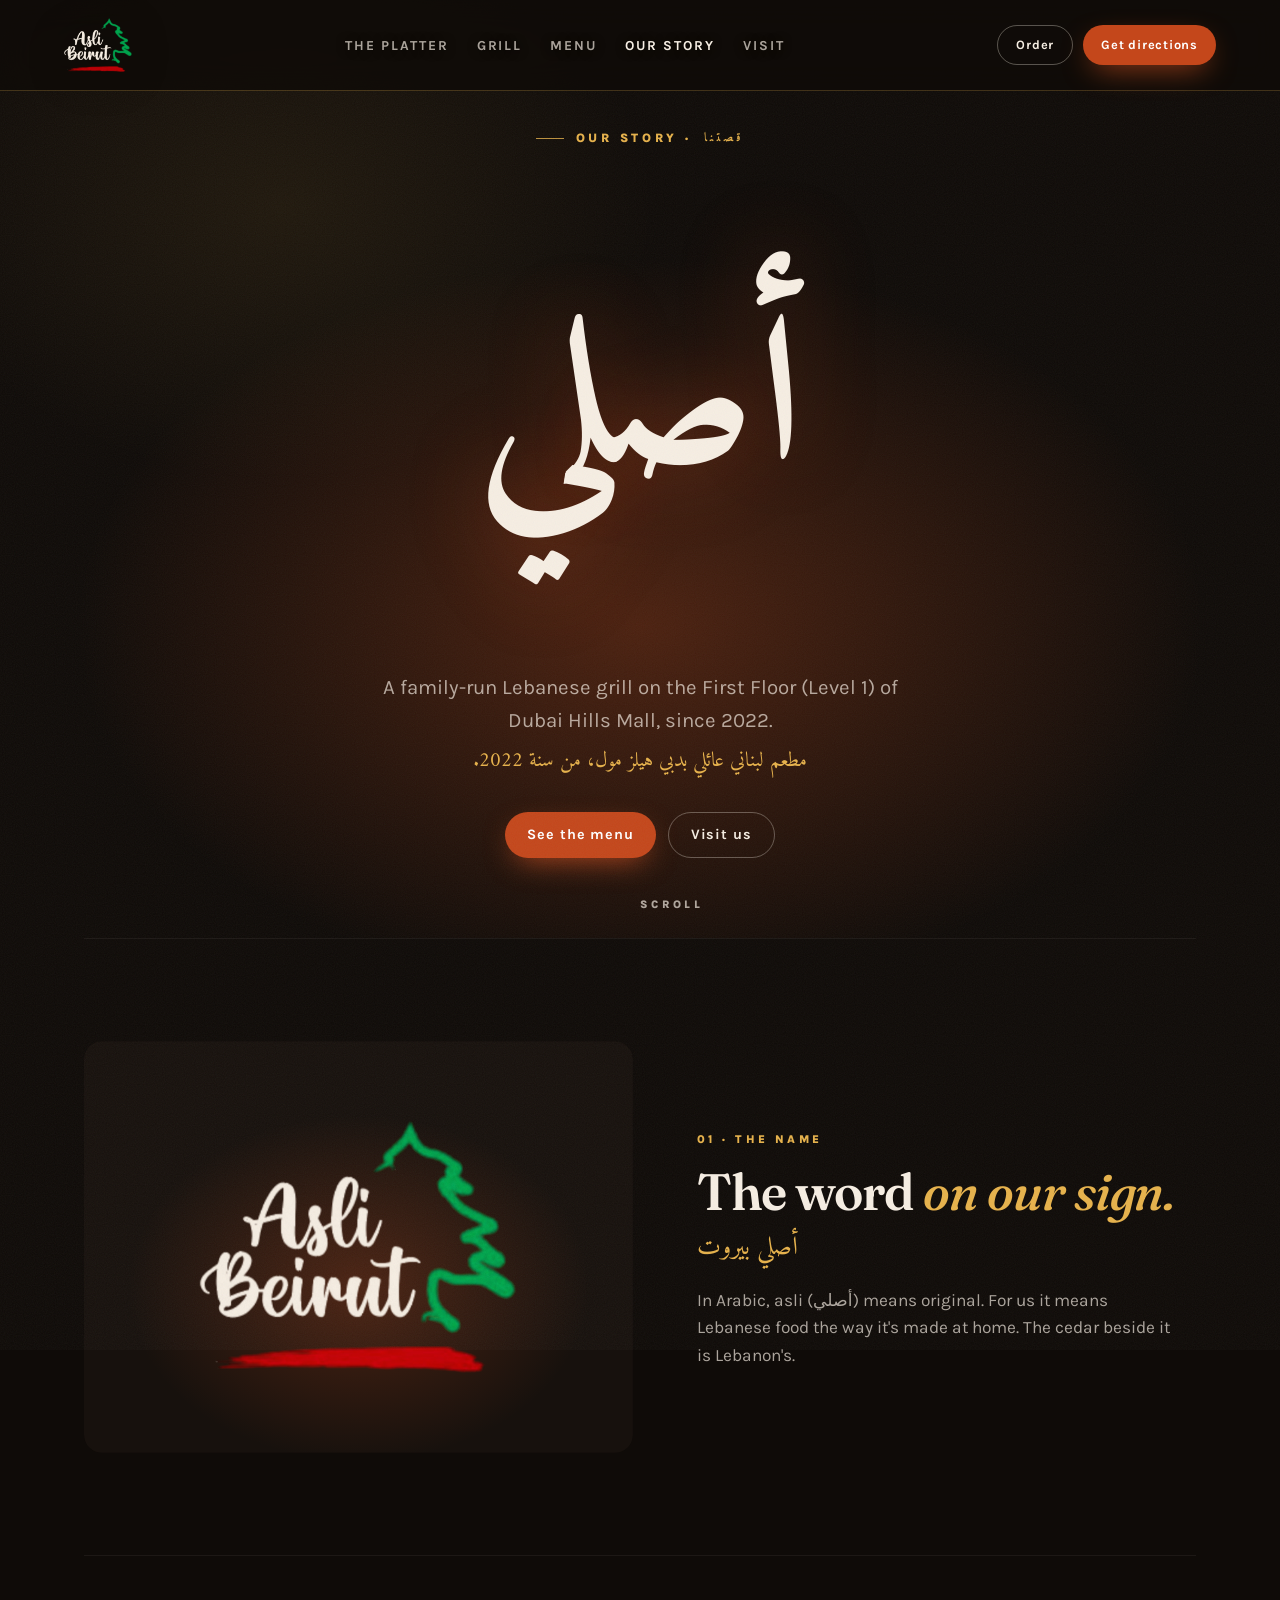
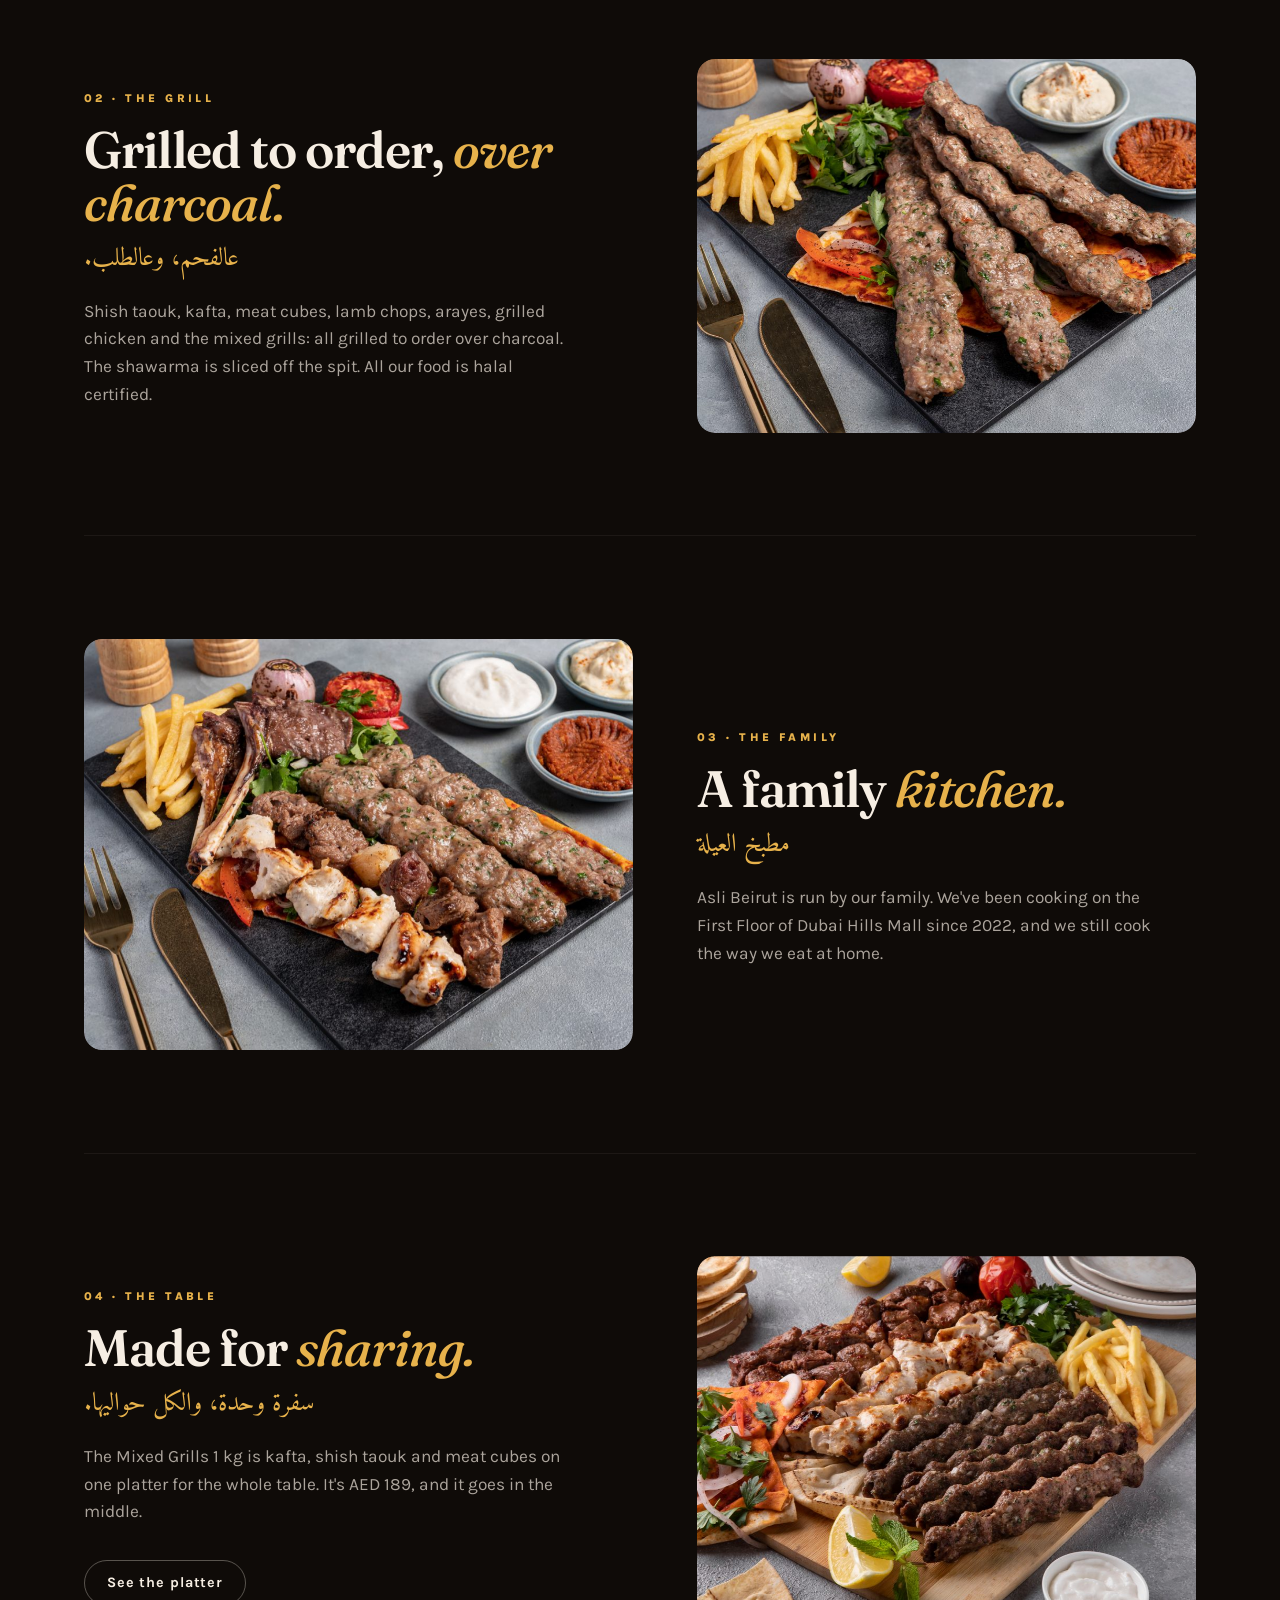
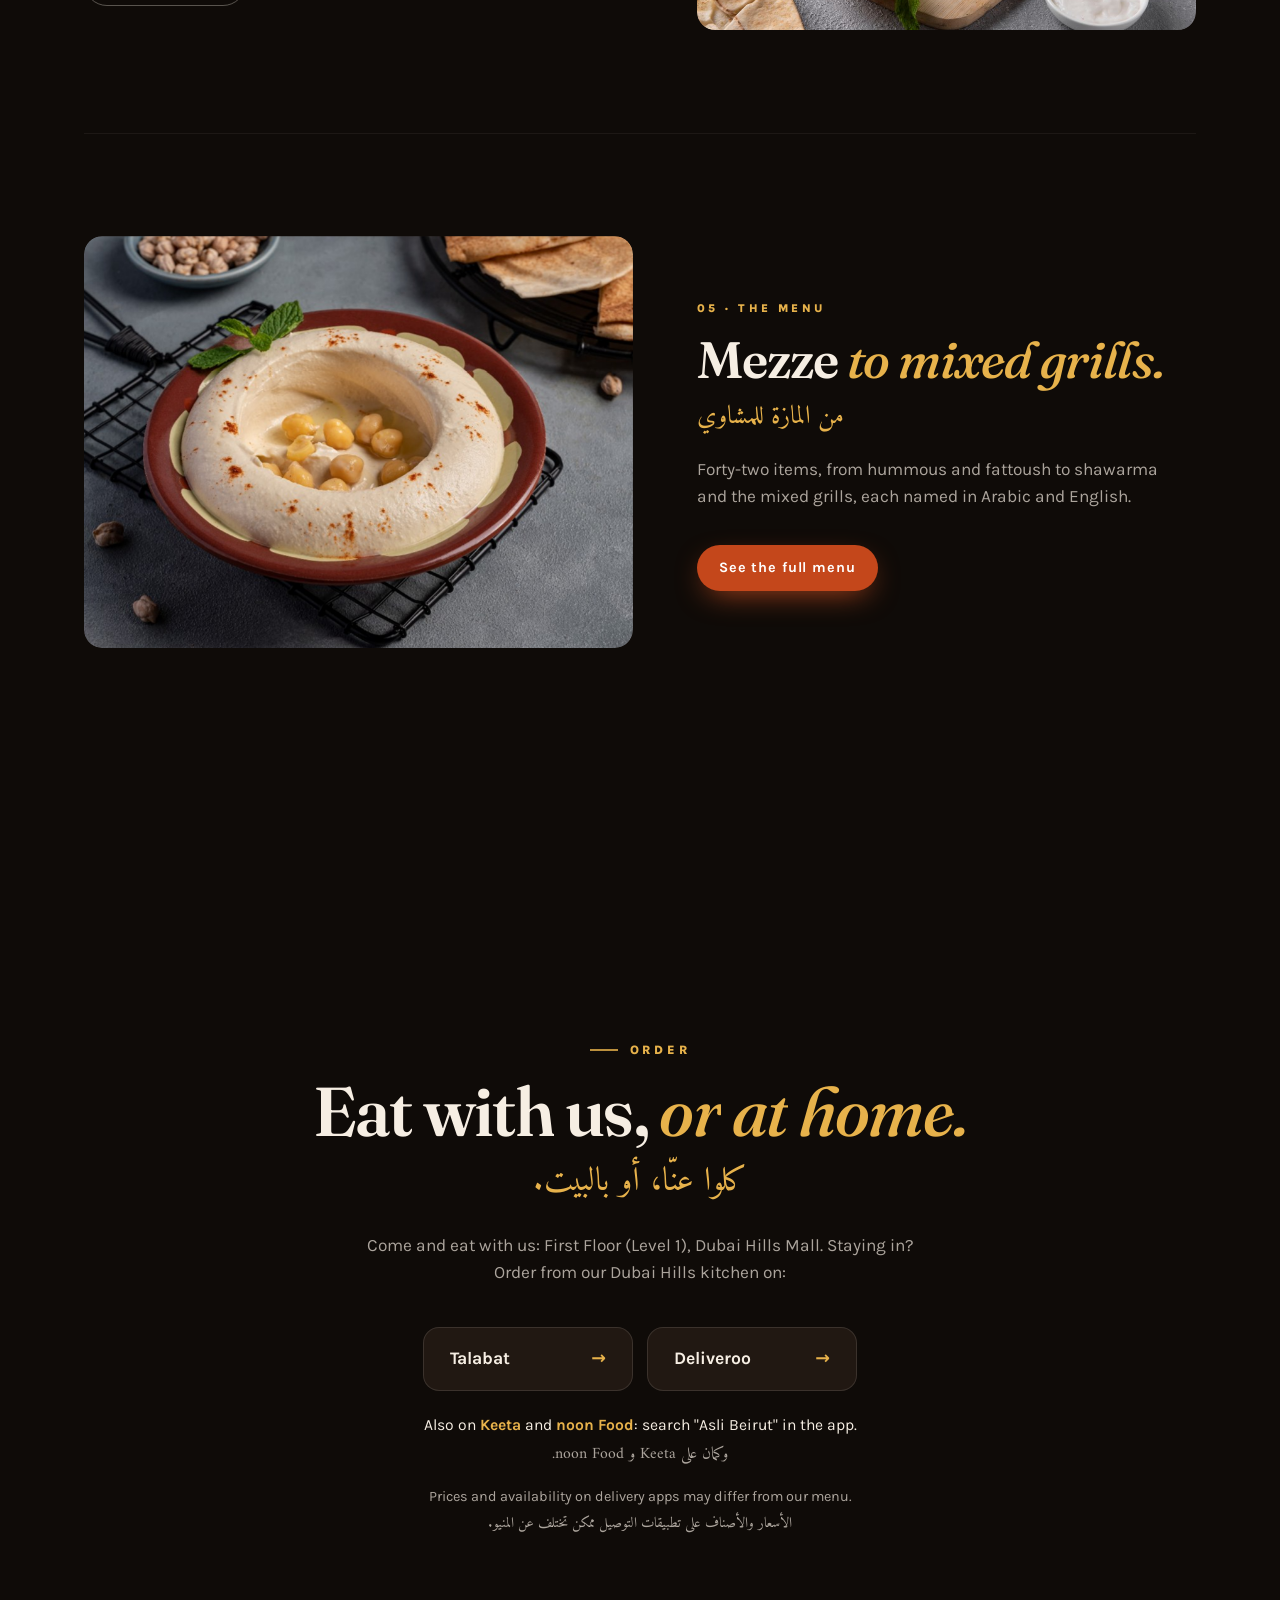
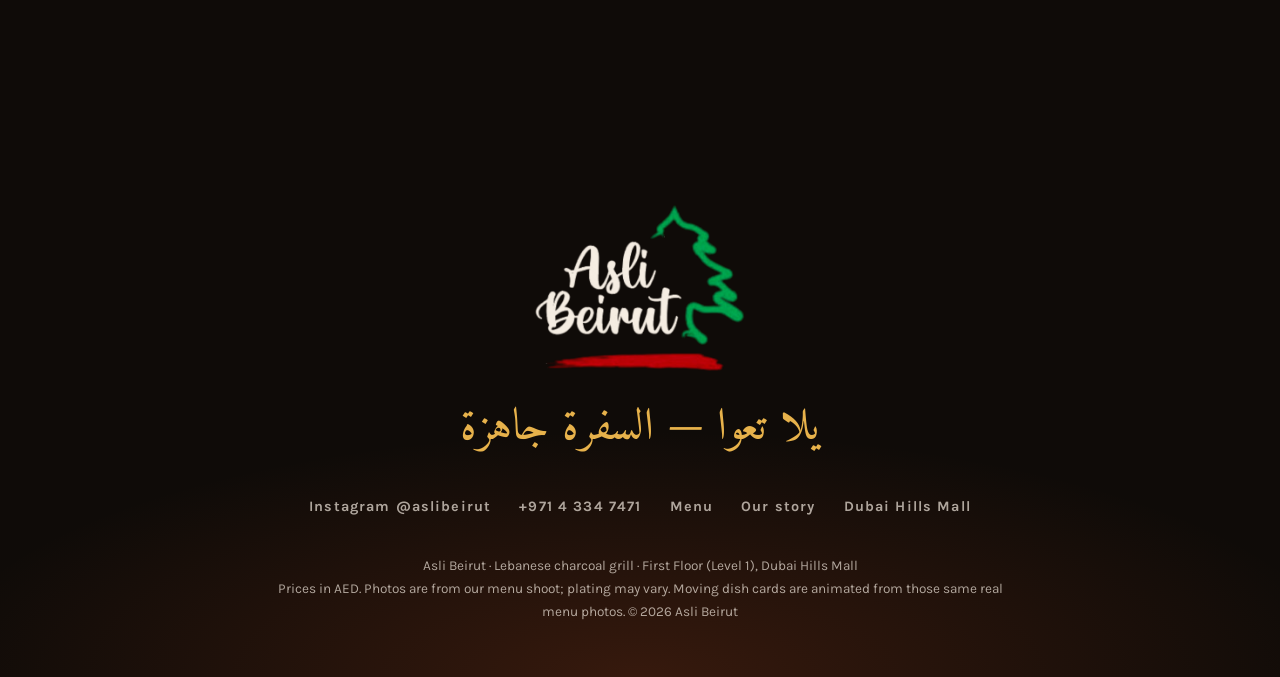
==== our-story/index.html @ 704c11af "Asli Beirut website preview (owner-approved build, 12 Oct 2026) Co-Authored-By: Claude Opus 5.5 <nor" ====
<!doctype html>
<html lang="en">
<head>
<meta charset="utf-8">
<meta name="viewport" content="width=device-width, initial-scale=1, viewport-fit=cover">
<title>Our story | Asli Beirut, Dubai Hills Mall</title>
<meta name="description" content="Asli Beirut is a family-run Lebanese grill on the First Floor (Level 1) of Dubai Hills Mall since 2022. Charcoal grills cooked to order, shawarma and mezze. Halal certified.">
<!-- PREVIEW BUILD — not approved for publishing (Gate 2). -->
<meta name="robots" content="noindex, nofollow">
<meta name="theme-color" content="#0f0b08">
<link rel="icon" href="../assets/brand/icon-192.png" sizes="192x192">
<link rel="preconnect" href="https://fonts.googleapis.com">
<link rel="preconnect" href="https://fonts.gstatic.com" crossorigin>
<link href="https://fonts.googleapis.com/css2?family=Amiri:wght@400;700&family=Fraunces:ital,opsz,wght@0,9..144,500;0,9..144,600;1,9..144,500&family=IBM+Plex+Sans+Arabic:wght@500&family=Karla:wght@400;700;800&display=swap" rel="stylesheet">
<link rel="stylesheet" href="../assets/css/site.css">
</head>
<body>
<a class="skip" href="#main">Skip to content</a>
<div class="grain" aria-hidden="true"></div>
<header class="hdr is-solid">
  <a class="hdr__brand" href="../index.html" aria-label="Asli Beirut, home">
    <img src="../assets/brand/logo-cream.png" alt="Asli Beirut" width="481" height="380">
  </a>
  <nav class="hdr__nav" id="site-nav" aria-label="Main">
    <a href="../index.html#platter">The platter</a>
    <a href="../index.html#grill">Grill</a>
    <a href="../index.html#menu">Menu</a>
    <a href="../our-story/index.html" class="is-active" aria-current="page">Our story</a>
    <a href="../dubai-hills/index.html">Visit</a>
  </nav>
  <div class="hdr__ctas">
    <a class="btn btn--ghost btn--sm" href="#order">Order</a>
    <a class="btn btn--fire btn--sm" href="https://www.google.com/maps/place/Asli+Beirut+-+Dubai+Hills+Mall/data=!4m2!3m1!1s0x3e5f6eb3cd5fc04f:0xe5fba1479c73f099" target="_blank" rel="noopener" aria-label="Get directions to Asli Beirut, Dubai Hills Mall (opens Google Maps)">Get directions</a>
    <button class="hdr__menu" type="button" aria-label="Site navigation" aria-expanded="false" aria-controls="site-nav">
      <svg viewBox="0 0 24 24" fill="none" stroke="currentColor" stroke-width="2" stroke-linecap="round"><path d="M4 7h16M4 12h16M4 17h16"/></svg>
    </button>
  </div>
</header>

<main id="main" class="page">
  <section class="phero" aria-labelledby="story-h">
    <div class="phero__glow" aria-hidden="true"></div>
    <div class="phero__inner">
      <span class="eyebrow phero__eyebrow">Our story · <span lang="ar" dir="rtl">قصتنا</span></span>
      <h1 class="phero__word" id="story-h" lang="ar" dir="rtl">أصلي</h1>
      <p class="phero__lede">A family-run Lebanese grill on the First Floor (Level 1) of Dubai Hills Mall, since 2022.
        <span lang="ar" dir="rtl">مطعم لبناني عائلي بدبي هيلز مول، من سنة <bdi dir="ltr">2022</bdi>.</span></p>
      <div class="ctas"><a class="btn btn--fire" href="../index.html#menu">See the menu</a><a class="btn btn--ghost" href="../dubai-hills/index.html">Visit us</a></div>
    </div>
    <span class="phero__scroll" aria-hidden="true">SCROLL</span>
  </section>

  <section class="sec" style="padding-top:0" aria-label="Our story">
    <div class="wrap">

      <div class="chapter">
        <div class="chapter__media rv" style="display:grid;place-items:center;background:radial-gradient(60% 60% at 50% 60%,rgba(234,90,36,.25),transparent 70%),var(--char-2)">
          <img src="../assets/brand/logo-cream.png" alt="The Asli Beirut logo: the name in brush script beside a green cedar" style="position:relative;inset:auto;width:58%;height:auto;object-fit:contain;transform:none">
        </div>
        <div>
          <span class="chapter__num rv">01 · THE NAME</span>
          <h2 class="rv rv-d1">The word <em>on our sign.</em></h2>
          <span class="h2-ar rv rv-d1" lang="ar" dir="rtl">أصلي بيروت</span>
          <p class="rv rv-d2">In Arabic, asli (أصلي) means original. For us it means Lebanese food the way it's made at home. The cedar beside it is Lebanon's.</p>
        </div>
      </div>

      <div class="chapter">
        <div class="chapter__media rv" data-zoom>
          <img src="../assets/img/dishes/kafta-1200.jpg" width="1200" height="798" loading="lazy" decoding="async" alt="Menu photo of charcoal-grilled kafta on flatbread">
        </div>
        <div>
          <span class="chapter__num rv">02 · THE GRILL</span>
          <h2 class="rv rv-d1">Grilled to order, <em>over charcoal.</em></h2>
          <span class="h2-ar rv rv-d1" lang="ar" dir="rtl">عالفحم، وعالطلب.</span>
          <p class="rv rv-d2">Shish taouk, kafta, meat cubes, lamb chops, arayes, grilled chicken and the mixed grills: all grilled to order over charcoal. The shawarma is sliced off the spit. All our food is halal certified.</p>
        </div>
      </div>

      <div class="chapter">
        <div class="chapter__media rv" data-zoom>
          <img src="../assets/img/dishes/special-mixed-grill-1200.jpg" width="1200" height="798" loading="lazy" decoding="async" alt="Menu photo of the Special Mixed Grills: kafta, shish taouk, meat cubes and lamb chops">
        </div>
        <div>
          <span class="chapter__num rv">03 · THE FAMILY</span>
          <h2 class="rv rv-d1">A family <em>kitchen.</em></h2>
          <span class="h2-ar rv rv-d1" lang="ar" dir="rtl">مطبخ العيلة</span>
          <p class="rv rv-d2">Asli Beirut is run by our family. We've been cooking on the First Floor of Dubai Hills Mall since 2022, and we still cook the way we eat at home.</p>
        </div>
      </div>

      <div class="chapter">
        <div class="chapter__media rv" data-zoom>
          <img src="../assets/img/dishes/mixed-grills-1kg-1200.jpg" width="1200" height="800" loading="lazy" decoding="async" alt="Menu photo of the Mixed Grills 1 kg platter on a wooden board">
        </div>
        <div>
          <span class="chapter__num rv">04 · THE TABLE</span>
          <h2 class="rv rv-d1">Made for <em>sharing.</em></h2>
          <span class="h2-ar rv rv-d1" lang="ar" dir="rtl">سفرة وحدة، والكل حواليها.</span>
          <p class="rv rv-d2">The Mixed Grills 1 kg is kafta, shish taouk and meat cubes on one platter for the whole table. It's AED 189, and it goes in the middle.</p>
          <div class="ctas rv rv-d3"><a class="btn btn--ghost" href="../index.html#platter">See the platter</a></div>
        </div>
      </div>

      <div class="chapter">
        <div class="chapter__media rv" data-zoom>
          <img src="../assets/img/dishes/hummous-1200.jpg" width="1100" height="737" loading="lazy" decoding="async" alt="Menu photo of a bowl of hummous">
        </div>
        <div>
          <span class="chapter__num rv">05 · THE MENU</span>
          <h2 class="rv rv-d1">Mezze <em>to mixed grills.</em></h2>
          <span class="h2-ar rv rv-d1" lang="ar" dir="rtl">من المازة للمشاوي</span>
          <p class="rv rv-d2">Forty-two items, from hummous and fattoush to shawarma and the mixed grills, each named in Arabic and English.</p>
          <div class="ctas rv rv-d3"><a class="btn btn--fire" href="../index.html#menu">See the full menu</a></div>
        </div>
      </div>

    </div>
  </section>

  <section class="sec order" id="order" aria-labelledby="order-h">
    <div class="wrap">
      <span class="eyebrow rv">Order</span>
      <h2 class="h2 rv rv-d1" id="order-h">Eat with us, <em>or at home.</em></h2>
      <span class="h2-ar rv rv-d1" lang="ar" dir="rtl">كلوا عنّا، أو بالبيت.</span>
      <p class="lede rv rv-d2">Come and eat with us: First Floor (Level 1), Dubai Hills Mall. Staying in? Order from our Dubai Hills kitchen on:</p>
      <div class="order__row rv rv-d2">
        <a class="order__btn" href="https://www.talabat.com/uae/restaurant/701842/asli-beirut-dubai-hills?aid=1348" target="_blank" rel="noopener">Talabat <i aria-hidden="true">→</i></a>
        <a class="order__btn" href="https://deliveroo.ae/en/menu/dubai/dubai-hills/asli-beirut" target="_blank" rel="noopener">Deliveroo <i aria-hidden="true">→</i></a>
      </div>
      <p class="order__also">Also on <b>Keeta</b> and <b>noon Food</b>: search "Asli Beirut" in the app.<span lang="ar" dir="rtl">وكمان على Keeta و noon Food.</span></p>
      <p class="order__hint">Prices and availability on delivery apps may differ from our menu.<span lang="ar" dir="rtl" style="display:block;margin-top:4px">الأسعار والأصناف على تطبيقات التوصيل ممكن تختلف عن المنيو.</span></p>
    </div>
  </section>
</main>

<footer class="ftr">
  <div class="embers" aria-hidden="true"></div>
  <div class="wrap" style="position:relative">
    <img class="ftr__logo" src="../assets/brand/logo-cream.png" alt="Asli Beirut" width="481" height="380" loading="lazy">
    <div class="ftr__ar" lang="ar" dir="rtl">يلا تعوا — السفرة جاهزة</div>
    <div class="ftr__links">
      <a href="https://www.instagram.com/aslibeirut/" target="_blank" rel="noopener">Instagram @aslibeirut</a>
      <a href="tel:+97143347471">+971 4 334 7471</a>
      <a href="../index.html#menu">Menu</a>
      <a href="../our-story/index.html">Our story</a>
      <a href="../dubai-hills/index.html">Dubai Hills Mall</a>
    </div>
    <p class="ftr__small">Asli Beirut · Lebanese charcoal grill · First Floor (Level 1), Dubai Hills Mall<br>
      Prices in AED. Photos are from our menu shoot; plating may vary. Moving dish cards are animated from those same real menu photos. © <span id="yr">2026</span> Asli Beirut</p>
  </div>
</footer>
<script src="../assets/js/site.js"></script>
<script src="../assets/js/motion.js"></script>
</body>
</html>
---- assets/css/site.css ----
/* Asli Beirut — site styles. Charcoal / bone / gold / ember, Fraunces + Karla + Amiri.
   The look follows the Reels the owner approved (Oct 2026). */

@property --hz { syntax: '<number>'; inherits: true; initial-value: 1; }
:root {
  --char: #0f0b08;
  --char-2: #17110d;
  --char-3: #211812;
  --bone: #f6eee3;
  --bone-soft: rgba(246, 238, 227, 0.68);
  --bone-faint: rgba(246, 238, 227, 0.14);
  --gold: #e7b24b;
  --ember: #ea5a24;
  --ember-deep: #b8401a;
  --ember-btn: #c4471b;   /* white on this = 4.92:1 (AA) */
  --cedar: #3f7d4a;
  --line: rgba(231, 178, 75, 0.22);

  --f-display: "Fraunces", Georgia, "Times New Roman", serif;
  --f-body: "Karla", -apple-system, BlinkMacSystemFont, "Segoe UI", system-ui, sans-serif;
  --f-ar: "Amiri", "Noto Naskh Arabic", "Geeza Pro", serif;
  --f-ar-ui: "IBM Plex Sans Arabic", "Geeza Pro", system-ui, sans-serif;

  --gutter: clamp(18px, 5vw, 72px);
  --maxw: 1240px;
  --radius: 18px;
  --ease: cubic-bezier(.2, .7, .2, 1);

  /* scroll-film theme tokens (engine reads these; unlayered so they beat its defaults) */
  --sw-bg: #0f0b08;
  --sw-ink: #f6eee3;
  --sw-ink-soft: rgba(246, 238, 227, 0.62);
  --sw-accent: #e7b24b;
  --sw-font-display: var(--f-display);
  --sw-font-body: var(--f-body);
}

*, *::before, *::after { box-sizing: border-box; }
html, body { overflow-x: clip; }
html { scroll-behavior: auto; -webkit-text-size-adjust: 100%; }
body {
  margin: 0;
  background: var(--char);
  color: var(--bone);
  font-family: var(--f-body);
  font-size: 17px;
  line-height: 1.6;
  -webkit-font-smoothing: antialiased;
  text-rendering: optimizeLegibility;
}
img, video { max-width: 100%; display: block; }
a { color: inherit; }
[lang="ar"] { font-family: var(--f-ar); }
:focus-visible { outline: 2px solid var(--gold); outline-offset: 3px; border-radius: 6px; }

.skip {
  position: absolute; left: 12px; top: -60px; z-index: 1000;
  background: var(--gold); color: var(--char); padding: 10px 16px; border-radius: 10px;
  font-weight: 700; text-decoration: none; transition: top .2s;
}
.skip:focus { top: 12px; }

/* film grain over everything (very light) */
.grain {
  position: fixed; inset: -50%; z-index: 300; pointer-events: none; opacity: .055;
  background-image: url("data:image/svg+xml;utf8,<svg xmlns='http://www.w3.org/2000/svg' width='160' height='160'><filter id='n'><feTurbulence type='fractalNoise' baseFrequency='.9' numOctaves='2' stitchTiles='stitch'/></filter><rect width='100%' height='100%' filter='url(%23n)'/></svg>");
  animation: grain 1.2s steps(6) infinite;
}
@keyframes grain {
  0% { transform: translate(0, 0); } 20% { transform: translate(-4%, 3%); } 40% { transform: translate(3%, -2%); }
  60% { transform: translate(-2%, -4%); } 80% { transform: translate(4%, 2%); } 100% { transform: translate(0, 0); }
}

/* ---------------------------------------------------------------- header */
.hdr {
  position: fixed; top: 0; left: 0; right: 0; z-index: 400;
  display: flex; align-items: center; justify-content: space-between; gap: 18px;
  padding: clamp(10px, 1.6vw, 18px) var(--gutter);
  transition: background .4s var(--ease), backdrop-filter .4s, box-shadow .4s, padding .4s;
}
.hdr::before {
  content: ""; position: absolute; inset: 0 0 -48px; z-index: -1; pointer-events: none;
  background: linear-gradient(180deg, rgba(15, 11, 8, .82), rgba(15, 11, 8, 0)); transition: opacity .4s;
}
.hdr.is-solid::before { opacity: 0; }
.hdr__nav a { text-shadow: 0 1px 10px rgba(0, 0, 0, .7); }
.hdr.is-solid {
  background: rgba(15, 11, 8, .82);
  backdrop-filter: blur(14px) saturate(1.2);
  -webkit-backdrop-filter: blur(14px) saturate(1.2);
  box-shadow: 0 1px 0 var(--line);
}
.hdr__brand { display: flex; align-items: center; text-decoration: none; }
.hdr__brand img { height: clamp(40px, 4.4vw, 54px); width: auto; filter: drop-shadow(0 4px 18px rgba(0, 0, 0, .55)); }
.hdr__nav { display: flex; align-items: center; gap: clamp(14px, 2.2vw, 30px); }
.hdr__nav a {
  text-decoration: none; font-size: .86rem; font-weight: 700; letter-spacing: .14em; text-transform: uppercase;
  color: var(--bone-soft); transition: color .25s;
}
.hdr__nav a:hover, .hdr__nav a.is-active { color: var(--bone); }
.hdr__ctas { display: flex; gap: 10px; }
.hdr__progress {
  position: absolute; left: 0; right: 0; bottom: -1px; height: 2px; transform-origin: 0 50%;
  background: linear-gradient(90deg, var(--ember), var(--gold)); transform: scaleX(0); opacity: .9;
}
.hdr.is-solid .hdr__progress { opacity: 0; }
.hdr__menu { display: none; }

/* buttons */
.btn {
  --b: var(--gold);
  display: inline-flex; align-items: center; justify-content: center; gap: 10px;
  min-height: 46px; padding: 12px 22px; border-radius: 999px;
  font: 700 .9rem/1 var(--f-body); letter-spacing: .06em; text-decoration: none; white-space: nowrap;
  transition: transform .25s var(--ease), background .25s, color .25s, box-shadow .25s, border-color .25s;
  cursor: pointer; border: 0;
}
.btn svg { width: 18px; height: 18px; flex: none; }
.btn--fire { background: var(--ember-btn); color: #fff; box-shadow: 0 10px 30px -10px rgba(234, 90, 36, .8); }
.btn--fire:hover { transform: translateY(-2px); background: #b23f17; box-shadow: 0 16px 40px -12px rgba(234, 90, 36, .9); }
.btn--gold { background: var(--gold); color: var(--char); }
.btn--gold:hover { transform: translateY(-2px); background: #f0c060; }
.btn--ghost { background: transparent; color: var(--bone); border: 1.5px solid rgba(246, 238, 227, .32); }
.btn--ghost:hover { transform: translateY(-2px); border-color: var(--bone); }
.btn--sm { min-height: 40px; padding: 10px 18px; font-size: .8rem; }

/* ---------------------------------------------------------------- film overrides */
/* the engine declares its light defaults ON .sw-root (layered); redeclare them on the same
   element, unlayered, so the dark theme actually reaches the film */
#film.sw-root, #film {
  --sw-bg: #0f0b08; --sw-ink: #f6eee3; --sw-ink-soft: rgba(246, 238, 227, .62); --sw-accent: #e7b24b;
  --sw-font-display: "Fraunces", Georgia, serif; --sw-font-body: "Karla", system-ui, sans-serif;
}
#film { position: relative; }
#film .sw-sky__glow { background: radial-gradient(60% 45% at 50% 60%, rgba(234, 90, 36, .16), transparent 70%); }
#film .sw-sky__grad { background: linear-gradient(178deg, #120d0a 0%, #0f0b08 60%, #160f0b 100%); }
#film .sw-copylayer::before {
  width: min(64vw, 860px);
  background: linear-gradient(90deg, rgba(15, 11, 8, .92) 0%, rgba(15, 11, 8, .72) 34%, rgba(15, 11, 8, .28) 66%, transparent 100%);
}
#film .sw-copy { width: min(44vw, 520px); }
#film .sw-copy__num { font-family: var(--f-body); color: var(--gold); opacity: .8; letter-spacing: .3em; }
#film .sw-copy__eyebrow { font-family: var(--f-body); font-weight: 800; letter-spacing: .26em; color: var(--gold); }
#film .sw-copy__title {
  font-family: var(--f-display); font-weight: 600; font-size: clamp(2.4rem, 5.2vw, 4.6rem); line-height: .98;
  letter-spacing: -.02em; color: var(--bone); text-shadow: 0 6px 40px rgba(0, 0, 0, .6);
}
#film .sw-copy__body { color: rgba(246, 238, 227, .82); font-size: clamp(1.02rem, 1.3vw, 1.2rem); text-shadow: 0 2px 18px rgba(0, 0, 0, .7); }
#film .sw-copy__ar { font-family: var(--f-ar); color: var(--gold); font-weight: 700; }
#film .sw-copy__price {
  font-family: var(--f-display); font-size: clamp(1.4rem, 2.2vw, 1.9rem); color: var(--bone);
  padding: 6px 16px 8px; border-radius: 999px; background: #c4471b;
  box-shadow: 0 10px 30px -12px rgba(234, 90, 36, .9);
}
#film .sw-copy__price small { font-family: var(--f-body); font-size: .62em; letter-spacing: .14em; font-weight: 800; opacity: .9; }
#film .sw-copy__tags li { color: var(--bone); background: rgba(246, 238, 227, .08); border-color: var(--line); }
#film .sw-copy__cta .sw-btn { font-family: var(--f-body); letter-spacing: .06em; }
#film .sw-btn--primary { background: var(--ember-btn); color: #fff; }
#film .sw-copy__note { color: rgba(246, 238, 227, .78); text-shadow: 0 1px 10px rgba(0,0,0,.8); }
#film .sw-copy__note span { font-family: var(--f-ar); }
#film .sw-btn--ghost { color: var(--bone); border-color: rgba(246, 238, 227, .35); }
#film .sw-scene__video, #film .sw-scene__still { object-position: center 50%; }
#film .sw-scene::after { /* cinematic vignette over the footage */
  content: ""; position: absolute; inset: 0; z-index: 2; pointer-events: none;
  background: radial-gradient(120% 90% at 60% 50%, transparent 52%, rgba(10, 7, 5, .62) 100%);
}
#film .sw-pt--dot::before { background: radial-gradient(circle, #ffd27a 0%, #ff7a2e 45%, transparent 70%); box-shadow: 0 0 12px 3px rgba(255, 110, 40, .45); }
#film .sw-pt--ring::before { border-color: rgba(255, 150, 70, .35); }
#film .sw-route__label { color: var(--char); background: rgba(246, 238, 227, .92); }
#film .sw-hint { color: var(--bone-soft); }
#film .sw-hint i { border-color: rgba(246, 238, 227, .4); }
@media (max-width: 860px) {
  #film .sw-copylayer::before { width: 100%; height: 66%; background: linear-gradient(0deg, rgba(15, 11, 8, .96) 10%, rgba(15, 11, 8, .7) 48%, transparent 100%); }
  #film .sw-copy { width: auto; }
  #film .sw-copy__title { font-size: clamp(2.1rem, 9vw, 3rem); }
}

/* opening wordmark over the first film beat */
.film-mark {
  position: fixed; inset: 0; z-index: 25; pointer-events: none;
  display: grid; place-items: center; text-align: center;
  transition: opacity .2s linear;
}
.film-mark__ar { font-family: var(--f-ar); font-weight: 700; font-size: clamp(5rem, 15vw, 13rem); line-height: 1; color: var(--bone);
  text-shadow: 0 10px 60px rgba(0, 0, 0, .7), 0 0 80px rgba(234, 90, 36, .35); }
.film-mark__en { margin-top: 6px; font: 800 clamp(.72rem, 1vw, .9rem)/1 var(--f-body); letter-spacing: .5em; text-transform: uppercase; color: var(--gold); }

/* ---------------------------------------------------------------- page body over the film */
.page { position: relative; z-index: 70; background: var(--char); }
.page::before { /* soft lip where the page rises over the film */
  content: ""; position: absolute; left: 0; right: 0; top: -120px; height: 120px; pointer-events: none;
  background: linear-gradient(180deg, transparent, var(--char));
}
.wrap { width: 100%; max-width: var(--maxw); margin: 0 auto; padding: 0 var(--gutter); }
section { scroll-margin-top: 84px; }
.sec { padding: clamp(80px, 11vw, 150px) 0; position: relative; }
.eyebrow {
  display: inline-flex; align-items: center; gap: 12px;
  font: 800 .78rem/1 var(--f-body); letter-spacing: .3em; text-transform: uppercase; color: var(--gold);
}
.eyebrow::before { content: ""; width: 28px; height: 1.5px; background: currentColor; opacity: .8; }
.h2 {
  font-family: var(--f-display); font-weight: 600; font-size: clamp(2.3rem, 5.4vw, 4.4rem);
  line-height: 1; letter-spacing: -.025em; margin: 18px 0 0; color: var(--bone);
}
.h2 em { font-style: italic; color: var(--gold); font-weight: 500; }
.h2-ar { font-family: var(--f-ar); font-size: clamp(1.5rem, 2.6vw, 2.1rem); color: var(--gold); margin-top: 10px; display: block; text-align: left; }
.order .h2-ar { text-align: center; }
.lede { font-size: clamp(1.05rem, 1.35vw, 1.22rem); color: var(--bone-soft); max-width: 56ch; margin: 22px 0 0; }

/* reveal on scroll */
.rv { opacity: 0; transform: translateY(28px); transition: opacity .9s var(--ease), transform .9s var(--ease); }
.rv.is-in { opacity: 1; transform: none; }
.rv-d1 { transition-delay: .08s; } .rv-d2 { transition-delay: .16s; } .rv-d3 { transition-delay: .24s; }

/* ---------------------------------------------------------------- platter: pinned zoom-in
   --e (0→1): the framed photo expands to full-bleed while the image zooms OUT (1.28 → 1.0)
   --t (0→1): the copy arrives once the photo owns the screen. Both set by motion.js. */
.platter { position: relative; height: 290vh; }
.platter__pin { position: sticky; top: 0; height: 100vh; height: 100svh; overflow: hidden; background: var(--char); }
.platter__frame {
  position: absolute; inset: 0; overflow: hidden; will-change: clip-path;
  clip-path: inset(calc((1 - var(--e, 0)) * 31%) calc((1 - var(--e, 0)) * 26%) calc((1 - var(--e, 0)) * 9%) calc((1 - var(--e, 0)) * 26%) round calc((1 - var(--e, 0)) * 28px));
}
.platter__frame img {
  position: absolute; inset: 0; width: 100%; height: 100%; object-fit: cover; object-position: 50% 55%;
  transform: scale(calc(1.28 - .28 * var(--e, 0) + .04 * var(--t, 0))); will-change: transform;
}
.platter__frame::after {
  content: ""; position: absolute; inset: 0; opacity: var(--t, 0);
  background:
    linear-gradient(90deg, rgba(15, 11, 8, .94) 0%, rgba(15, 11, 8, .76) 32%, rgba(15, 11, 8, .1) 64%, transparent 100%),
    linear-gradient(0deg, rgba(15, 11, 8, .7) 0%, transparent 30%);
}
.platter__intro {
  position: absolute; left: 0; right: 0; top: 9vh; z-index: 2; text-align: center;
  opacity: calc(1 - var(--e, 0) * 2.2); transform: translateY(calc(var(--e, 0) * -40px));
}
.platter__intro-t { font-family: var(--f-display); font-weight: 600; font-size: clamp(1.8rem, 3.6vw, 3rem); line-height: 1.02; margin-top: 12px; letter-spacing: -.02em; }
.platter__intro-t em { color: var(--gold); font-weight: 500; }
.platter__copy { position: absolute; inset: 0; z-index: 3; display: flex; align-items: center; pointer-events: none; }
.platter__inner { max-width: 560px; }
.platter__inner > * { opacity: var(--t, 0); transform: translateY(calc((1 - var(--t, 0)) * 34px)); }
.platter__inner > *:nth-child(2) { transform: translateY(calc((1 - var(--t, 0)) * 48px)); }
.platter__inner > *:nth-child(n+4) { transform: translateY(calc((1 - var(--t, 0)) * 64px)); }
.platter.is-live .platter__copy { pointer-events: auto; }
.price-big { display: flex; align-items: flex-end; gap: 12px; margin-top: 30px; }
.price-big__num { font-family: var(--f-display); font-weight: 600; font-size: clamp(5rem, 12vw, 9.5rem); line-height: .8; color: var(--bone); letter-spacing: -.04em; font-variant-numeric: tabular-nums; }
.price-big__cur { font: 800 clamp(.9rem, 1.4vw, 1.15rem)/1 var(--f-body); letter-spacing: .24em; color: var(--ember); padding-bottom: 10px; }
.platter__name { margin-top: 18px; display: flex; flex-wrap: wrap; gap: 6px 18px; align-items: baseline; }
.platter__name b { font: 700 1.05rem/1.3 var(--f-body); letter-spacing: .04em; }
.platter__name span { font-family: var(--f-ar); color: var(--gold); font-size: 1.35rem; }
.ctas { display: flex; flex-wrap: wrap; gap: 12px; margin-top: 34px; }

/* ---------------------------------------------------------------- mosaic: pinned zoom-out
   --m (0→1): starts with the centre dish filling the screen (grid scaled by --S), pulls back to
   reveal the whole spread; neighbours fade in, captions and title arrive at the end. */
.mosaic { position: relative; height: 260vh; }
.mosaic__pin { position: sticky; top: 0; height: 100vh; height: 100svh; overflow: hidden; display: grid; place-items: center; background: var(--char); }
.mosaic__grid {
  display: grid; grid-template-columns: repeat(3, 1fr); gap: clamp(8px, 1.2vw, 16px);
  width: min(92vw, 1180px, calc((100vh - 150px) * 1.5)); transform-origin: 50% 50%; margin-top: 40px;
  transform: scale(calc(var(--S, 3) - (var(--S, 3) - 1) * var(--m, 0)));
  will-change: transform;
}
.mosaic__cell { margin: 0; position: relative; aspect-ratio: 3 / 2; border-radius: 14px; overflow: hidden; background: var(--char-3);
  opacity: calc(var(--m, 0) * 1.6 - .1); }
.mosaic__cell--hero { opacity: 1; }
.mosaic__cell img { width: 100%; height: 100%; object-fit: cover; transform: scale(calc(1.12 - .12 * var(--m, 0))); }
.mosaic__cell figcaption {
  position: absolute; left: 12px; bottom: 10px; font: 700 .78rem/1 var(--f-body); letter-spacing: .12em; text-transform: uppercase;
  color: var(--bone); text-shadow: 0 1px 10px rgba(0, 0, 0, .9); opacity: calc((var(--m, 0) - .8) * 5);
}
.mosaic__cell::after { content: ""; position: absolute; inset: 0; background: linear-gradient(0deg, rgba(15, 11, 8, .6), transparent 45%); opacity: var(--m, 0); }
.mosaic__title {
  position: absolute; left: 50%; top: 50%; z-index: 2; text-align: center; width: min(90vw, 620px);
  transform: translate(-50%, calc(-50% + (1 - var(--m2, 0)) * 30px)); opacity: var(--m2, 0);
  padding: 26px 30px; border-radius: 20px; background: rgba(15, 11, 8, .72); backdrop-filter: blur(10px); -webkit-backdrop-filter: blur(10px);
  border: 1px solid var(--line);
}
.mosaic__h { font-family: var(--f-display); font-weight: 600; font-size: clamp(2rem, 4.6vw, 3.6rem); line-height: 1; letter-spacing: -.02em; margin-top: 12px; }
.mosaic__h em { color: var(--gold); font-weight: 500; }
.mosaic__ar { font-family: var(--f-ar); color: var(--gold); font-size: 1.4rem; display: block; margin-top: 8px; }

/* ---------------------------------------------------------------- word-by-word heading reveal */
.h2 .w { display: inline-block; overflow: hidden; vertical-align: bottom; padding-bottom: .08em; margin-bottom: -.08em; }
.h2 .w > span { display: inline-block; transform: translateY(105%); transition: transform 1s var(--ease); transition-delay: calc(var(--wi, 0) * 70ms); }
.h2.is-in .w > span { transform: none; }

/* ---------------------------------------------------------------- dish cards (grill + shawarma) */
.cards { display: grid; grid-template-columns: repeat(3, minmax(0, 1fr)); gap: clamp(14px, 1.8vw, 26px); margin-top: clamp(40px, 5vw, 64px); }
.card {
  position: relative; border-radius: var(--radius); overflow: hidden; background: var(--char-2);
  border: 1px solid rgba(246, 238, 227, .06); isolation: isolate;
  transition: transform .5s var(--ease), border-color .4s, box-shadow .5s var(--ease);
}
.card:hover { transform: translateY(-6px); border-color: var(--line); box-shadow: 0 30px 60px -30px rgba(0, 0, 0, .9), 0 0 0 1px rgba(231, 178, 75, .08); }
.card { display: flex; flex-direction: column; }
.card__media { position: relative; aspect-ratio: 4 / 3; flex: 1 0 auto; overflow: hidden; background: var(--char-3); }
.card__media img, .card__media video { position: absolute; inset: 0; width: 100%; height: 100%; object-fit: cover;
  transform: scale(calc(var(--z, 1) * var(--hz, 1))); transition: opacity .5s, --hz .6s; will-change: transform; }
.card { --hz: 1; }
.card:hover { --hz: 1.06; }
.card.rv .card__media { clip-path: inset(100% 0 0 0 round var(--radius)); transition: clip-path 1.2s var(--ease); }
.card.rv.is-in .card__media { clip-path: inset(0 0 0 0 round 0); }
.card__media video { opacity: 0; }
.card.is-playing .card__media video { opacity: 1; }
.card__media::after { content: ""; position: absolute; inset: 0; background: linear-gradient(0deg, rgba(15, 11, 8, .85) 0%, transparent 46%); }
.card__price {
  position: absolute; top: 14px; right: 14px; z-index: 2;
  font: 600 1.15rem/1 var(--f-display); color: #fff; background: var(--ember-btn); padding: 8px 14px 9px; border-radius: 999px;
  box-shadow: 0 8px 22px -10px rgba(234, 90, 36, .9);
}
.card__price small { font: 800 .6rem/1 var(--f-body); letter-spacing: .14em; margin-right: 4px; opacity: .9; }
.card__body { position: absolute; left: 0; right: 0; bottom: 0; z-index: 2; padding: 18px 20px 20px; }
.card__name { font: 600 clamp(1.25rem, 1.8vw, 1.55rem)/1.1 var(--f-display); margin: 0; }

.card__name small { font: 700 .62em/1 var(--f-body); letter-spacing: .06em; opacity: .7; }
.card__ar { font-family: var(--f-ar); color: var(--gold); font-size: 1.15rem; margin-top: 4px; display: block; }
.card__note { margin: 6px 0 0; font-size: .9rem; color: var(--bone-soft); }
.card--wide { grid-column: span 2; }
.card--wide .card__media { aspect-ratio: 16 / 9; height: 100%; }
.card--tall .card__media { aspect-ratio: auto; height: 100%; min-height: 100%; }

/* ---------------------------------------------------------------- strip / marquee */
.strip { border-block: 1px solid var(--line); overflow: hidden; padding: 22px 0; background: var(--char-2); }
.strip__track { display: flex; gap: 48px; width: max-content; animation: marquee 38s linear infinite; }
.strip__track span { font: 600 clamp(1.4rem, 2.6vw, 2.1rem)/1 var(--f-display); white-space: nowrap; color: var(--bone); display: flex; align-items: center; gap: 48px; }
.strip__track span::after { content: "✦"; color: var(--ember); font-size: .7em; }
.strip__track [lang="ar"] { font-family: var(--f-ar); color: var(--gold); }
@keyframes marquee { to { transform: translateX(-50%); } }
.strip:hover .strip__track { animation-play-state: paused; }

/* ---------------------------------------------------------------- menu */
.menu { background: linear-gradient(180deg, var(--char) 0%, var(--char-2) 18%, var(--char-2) 100%); }
.menu__head { display: flex; flex-wrap: wrap; align-items: flex-end; justify-content: space-between; gap: 20px; }
.menu__note { font-size: .9rem; color: var(--bone-soft); }
.tabs {
  position: sticky; top: calc(var(--hdr-h, 72px) - 1px); z-index: 5; margin-top: 40px; padding: 12px 0;
  display: flex; gap: 8px; overflow-x: auto; scrollbar-width: none;
  background: linear-gradient(180deg, var(--char-2) 70%, transparent);
}
.tabs::-webkit-scrollbar { display: none; }
@media (min-width: 861px) { .tabs { flex-wrap: wrap; overflow: visible; } }
.tab {
  flex: none; border: 1px solid rgba(246, 238, 227, .16); background: transparent; color: var(--bone-soft);
  font: 700 .84rem/1 var(--f-body); letter-spacing: .06em; padding: 11px 16px; border-radius: 999px; cursor: pointer;
  display: inline-flex; gap: 8px; align-items: baseline; transition: all .25s;
}
.tab span[lang="ar"] { font-family: var(--f-ar-ui); font-size: .82rem; font-weight: 500; opacity: .8; }
.tab:hover { color: var(--bone); border-color: rgba(246, 238, 227, .4); }
.tab.is-active { background: var(--gold); border-color: var(--gold); color: var(--char); }
.menu__cats { margin-top: 26px; }
.mcat { padding: 34px 0 10px; }
.mcat__title { display: flex; align-items: baseline; justify-content: space-between; gap: 16px; border-bottom: 1px solid var(--line); padding-bottom: 14px; }
.mcat__title h3 { font: 600 clamp(1.6rem, 2.6vw, 2.2rem)/1 var(--f-display); margin: 0; }
.mcat__title [lang="ar"] { font-size: clamp(1.3rem, 2vw, 1.7rem); color: var(--gold); }
.mlist { list-style: none; margin: 0; padding: 0; display: grid; grid-template-columns: 1fr 1fr; column-gap: clamp(28px, 4vw, 64px); }
.mitem { display: grid; grid-template-columns: auto 1fr auto; gap: 16px; align-items: center; padding: 16px 0; border-bottom: 1px dashed rgba(246, 238, 227, .1); }
.mitem__thumb { width: 64px; height: 64px; border-radius: 14px; object-fit: cover; background: var(--char-3); transition: transform .5s var(--ease), box-shadow .5s; }
.mitem:hover .mitem__thumb { transform: scale(1.14) rotate(-2deg); box-shadow: 0 12px 30px -10px rgba(0, 0, 0, .9); }
.mcat .mitem { opacity: 0; transform: translateY(18px); transition: opacity .7s var(--ease), transform .7s var(--ease); transition-delay: calc(var(--i, 0) * 45ms); }
.mcat.is-in .mitem { opacity: 1; transform: none; }
.mitem__thumb--none { display: grid; place-items: center; color: rgba(231, 178, 75, .5); font-size: 1.3rem; }
.mitem__names { min-width: 0; }
.mitem__en { font-weight: 700; font-size: 1.02rem; line-height: 1.25; }
.mitem__ar { font-family: var(--f-ar); color: var(--gold); font-size: 1.05rem; line-height: 1.4; display: block; }
.mitem__price { font: 600 1.2rem/1 var(--f-display); color: var(--bone); white-space: nowrap; }
.mitem__price small { font: 800 .62rem/1 var(--f-body); letter-spacing: .12em; color: var(--bone-soft); margin-right: 4px; }
.menu__drinks { margin-top: 36px; color: var(--bone-soft); font-size: .95rem; }

/* ---------------------------------------------------------------- visit + order */
.visit__grid { display: grid; grid-template-columns: 1.25fr 1fr; gap: clamp(16px, 2vw, 28px); margin-top: clamp(40px, 5vw, 60px); }
.loc {
  position: relative; border-radius: var(--radius); padding: clamp(26px, 3vw, 40px); overflow: hidden;
  background: linear-gradient(160deg, var(--char-3), var(--char-2)); border: 1px solid rgba(246, 238, 227, .08);
}
.loc.rv { transform: translateY(28px) scale(.96); }
.loc.rv.is-in { transform: none; }
.loc--main { background: radial-gradient(120% 120% at 0% 0%, rgba(234, 90, 36, .22), transparent 55%), linear-gradient(160deg, var(--char-3), var(--char-2)); border-color: var(--line); }
.loc__tag { font: 800 .72rem/1 var(--f-body); letter-spacing: .26em; text-transform: uppercase; color: var(--gold); }
.loc h3 { font: 600 clamp(1.7rem, 3vw, 2.5rem)/1.05 var(--f-display); margin: 14px 0 0; }
.loc__ar { font-family: var(--f-ar); color: var(--gold); font-size: 1.3rem; display: block; margin-top: 6px; }
.loc__lines { margin: 20px 0 0; padding: 0; list-style: none; color: var(--bone-soft); }
.loc__lines li { padding: 6px 0; display: flex; gap: 12px; align-items: flex-start; }
.loc__lines svg { width: 18px; height: 18px; flex: none; margin-top: 3px; color: var(--gold); }
.loc__lines a { color: var(--bone); text-decoration: none; border-bottom: 1px solid var(--line); }
.loc .ctas { margin-top: 26px; }

.order { text-align: center; }
.order .lede { margin-inline: auto; }
.order__row { display: flex; flex-wrap: wrap; justify-content: center; gap: 14px; margin-top: 40px; }
.order__btn {
  min-width: 210px; min-height: 64px; border-radius: 16px; padding: 16px 26px;
  display: inline-flex; align-items: center; justify-content: space-between; gap: 18px;
  text-decoration: none; background: var(--char-3); border: 1px solid rgba(246, 238, 227, .12);
  font: 700 1.1rem/1 var(--f-body); transition: transform .3s var(--ease), border-color .3s, background .3s;
}
.order__btn:hover { transform: translateY(-3px); border-color: var(--gold); background: #2a1f17; }
.order__btn i { font-style: normal; color: var(--gold); }
.order__btn[aria-disabled="true"] { opacity: .55; pointer-events: none; }
.order__also { margin-top: 22px; color: var(--bone); font-size: .98rem; }
.order__also b { color: var(--gold); }
.order__also span { display: block; margin-top: 4px; color: var(--bone-soft); }
.order__hint { margin-top: 18px; font-size: .9rem; color: var(--bone-soft); }

/* ---------------------------------------------------------------- footer */
.ftr { z-index: 70; padding: clamp(70px, 9vw, 120px) 0 40px; text-align: center; background: radial-gradient(80% 60% at 50% 100%, rgba(234, 90, 36, .18), transparent 70%), var(--char); position: relative; overflow: hidden; }
.ftr__logo { width: 210px; height: auto; margin: 0 auto; }
.ftr__ar { font-family: var(--f-ar); font-size: clamp(1.8rem, 4vw, 2.8rem); color: var(--gold); margin-top: 22px; }
.ftr__links { display: flex; justify-content: center; flex-wrap: wrap; gap: 10px 28px; margin-top: 30px; }
.ftr__links a { text-decoration: none; color: var(--bone-soft); font-weight: 700; font-size: .9rem; letter-spacing: .08em; }
.ftr__links a:hover { color: var(--bone); }
.ftr__small { margin-top: 36px; font-size: .85rem; line-height: 1.7; color: var(--bone-soft); max-width: 760px; margin-inline: auto; }
.embers { position: absolute; inset: 0; pointer-events: none; overflow: hidden; }
.embers i { position: absolute; bottom: -10px; width: 4px; height: 4px; border-radius: 50%; background: #ffb35a; box-shadow: 0 0 10px 3px rgba(255, 120, 40, .6); opacity: 0; animation: rise linear infinite; }
@keyframes rise { 0% { opacity: 0; transform: translate(0, 0); } 10% { opacity: .9; } 100% { opacity: 0; transform: translate(var(--dx, 20px), -70vh); } }

/* ---------------------------------------------------------------- responsive */
@media (max-width: 1020px) {
  .cards { grid-template-columns: repeat(2, minmax(0, 1fr)); }
  .card--wide { grid-column: span 2; }
}
@media (max-width: 860px) {
  body { font-size: 16px; }
  .hdr__nav { display: none; }
  .hdr__ctas .btn--ghost { display: none; }
  .hdr__menu {
    display: inline-grid; place-items: center; width: 44px; height: 44px; border-radius: 12px;
    background: rgba(246, 238, 227, .08); border: 1px solid rgba(246, 238, 227, .16); color: var(--bone); cursor: pointer;
  }
  .hdr__menu svg { width: 22px; height: 22px; }
  .hdr.is-open .hdr__nav {
    display: flex; flex-direction: column; align-items: flex-start; gap: 6px;
    position: fixed; inset: 64px 12px auto 12px; padding: 18px; border-radius: 18px;
    background: rgba(23, 17, 13, .97); border: 1px solid var(--line); box-shadow: 0 30px 60px -20px #000;
  }
  .hdr.is-open .hdr__nav a { font-size: 1rem; padding: 10px 6px; width: 100%; }
  .platter__frame { clip-path: inset(calc((1 - var(--e, 0)) * 30%) calc((1 - var(--e, 0)) * 6%) calc((1 - var(--e, 0)) * 12%) calc((1 - var(--e, 0)) * 6%) round calc((1 - var(--e, 0)) * 22px)); }
  .platter__frame::after { background: linear-gradient(0deg, rgba(15, 11, 8, .97) 0%, rgba(15, 11, 8, .82) 48%, rgba(15, 11, 8, .15) 80%, transparent 100%); }
  .platter__copy { align-items: flex-end; padding-bottom: calc(28px + env(safe-area-inset-bottom)); }
  .price-big { margin-top: 18px; } .price-big__num { font-size: clamp(4rem, 20vw, 6rem); }
  .ctas { margin-top: 22px; }
  .mosaic__grid { width: min(94vw, calc((100svh - 130px) * 1.5)); margin-top: -18vh; }
  .mosaic__title { top: auto; bottom: calc(9vh + env(safe-area-inset-bottom)); transform: translate(-50%, calc((1 - var(--m2, 0)) * 30px)); padding: 18px 20px; }
  .mosaic__cell figcaption { font-size: .62rem; left: 8px; bottom: 7px; }
  .mlist { grid-template-columns: 1fr; }
  .visit__grid { grid-template-columns: 1fr; }
}
@media (max-width: 560px) {
  .cards { grid-template-columns: 1fr; }
  .card--wide { grid-column: auto; }
  .card--wide .card__media { aspect-ratio: 4 / 3; }
  .order__btn { width: 100%; }
  .mitem__thumb { width: 54px; height: 54px; }
}
@media (prefers-reduced-motion: reduce) {
  .platter, .mosaic { height: auto; }
  .platter__pin, .mosaic__pin { position: relative; height: auto; min-height: 100vh; }
  .platter__frame { clip-path: none; } .platter__frame img { transform: none; }
  .platter__intro { display: none; } .platter__inner > * { opacity: 1; transform: none; } .platter__frame::after { opacity: 1; }
  .platter__copy { pointer-events: auto; }
  .mosaic__grid { transform: none; } .mosaic__cell { opacity: 1; } .mosaic__cell figcaption { opacity: 1; }
  .mosaic__title { position: relative; left: auto; top: auto; transform: none; opacity: 1; margin: 30px auto; }
  .mosaic__pin { display: block; padding: 60px 0; }
  .h2 .w > span { transform: none; } .mcat .mitem { opacity: 1; transform: none; }
  .card.rv .card__media { clip-path: none; }
  .grain, .strip__track, .embers i { animation: none; }
  .rv { opacity: 1; transform: none; transition: none; }
  .card, .card__media img, .btn { transition: none; }
}

/* ================================================================ v3: restaurant pages (Our story, Dubai Hills) */
.loc--story { display: block; text-decoration: none; color: inherit; background: radial-gradient(120% 120% at 100% 0%, rgba(231, 178, 75, .16), transparent 55%), linear-gradient(160deg, var(--char-3), var(--char-2)); transition: transform .5s var(--ease), border-color .4s; }
.loc--story:hover { transform: translateY(-4px); border-color: var(--gold); }
.loc--story h3 em { color: var(--gold); font-style: italic; font-weight: 500; }
.loc__teaser { color: var(--bone-soft); margin: 16px 0 0; max-width: 36ch; }
.loc__more, .loc__link { display: inline-flex; gap: 10px; align-items: center; margin-top: 22px; font-weight: 800; letter-spacing: .08em; font-size: .86rem; text-transform: uppercase; color: var(--gold); text-decoration: none; }
.loc__more i, .loc__link i { font-style: normal; transition: transform .3s var(--ease); }
.loc--story:hover .loc__more i, .loc__link:hover i { transform: translateX(5px); }

/* sub-page hero: typographic, zooms in on load and out as you scroll (--hz from motion.js) */
.phero { position: relative; min-height: 100vh; min-height: 100svh; display: grid; place-items: center; text-align: center; overflow: hidden; padding: 120px var(--gutter) 80px; }
.phero__glow { position: absolute; inset: -20%; background: radial-gradient(45% 40% at 50% 62%, rgba(234, 90, 36, .28), transparent 70%), radial-gradient(30% 30% at 30% 30%, rgba(231, 178, 75, .08), transparent 70%); pointer-events: none; }
.phero__inner { position: relative; z-index: 2; transform: scale(var(--pz, 1)); opacity: var(--po, 1); will-change: transform; }
.phero__word { font-family: var(--f-ar); font-weight: 700; line-height: .9; font-size: clamp(6rem, 22vw, 17rem); color: var(--bone);
  text-shadow: 0 0 80px rgba(234, 90, 36, .35); animation: heroIn 1.6s var(--ease) both; }
.phero__word:not(.phero__word--en) { font-size: clamp(5.5rem, min(16vw, 26vh), 13rem); }
.phero__word--en { font-family: var(--f-display); font-weight: 600; font-size: clamp(3.4rem, 11vw, 9rem); letter-spacing: -.03em; line-height: .95; }
.phero__word--en em { color: var(--gold); font-weight: 500; }
.phero__eyebrow { animation: fadeUp 1s .5s var(--ease) both; }
.phero__lede { font-size: clamp(1.1rem, 1.6vw, 1.4rem); color: var(--bone-soft); max-width: 44ch; margin: 26px auto 0; animation: fadeUp 1s .8s var(--ease) both; }
.phero__lede [lang="ar"] { display: block; margin-top: 8px; color: var(--gold); }
.phero .ctas { justify-content: center; animation: fadeUp 1s 1.05s var(--ease) both; }
.phero__scroll { position: absolute; bottom: 28px; left: 50%; transform: translateX(-50%); font: 800 .7rem/1 var(--f-body); letter-spacing: .3em; color: var(--bone-soft); animation: fadeUp 1s 1.4s var(--ease) both; }
@keyframes heroIn { from { opacity: 0; transform: scale(1.18); filter: blur(14px); } to { opacity: 1; transform: none; filter: none; } }
@keyframes fadeUp { from { opacity: 0; transform: translateY(24px); } to { opacity: 1; transform: none; } }

/* story chapters: alternating media/text rows */
.chapter { display: grid; grid-template-columns: 1.1fr 1fr; gap: clamp(28px, 5vw, 80px); align-items: center; padding: clamp(60px, 8vw, 110px) 0; border-top: 1px solid rgba(246, 238, 227, .06); }
.chapter:nth-of-type(even) .chapter__media { order: 2; }
.chapter__media { position: relative; border-radius: var(--radius); overflow: hidden; aspect-ratio: 4 / 3; background: var(--char-3); }
.chapter__media img { position: absolute; inset: 0; width: 100%; height: 100%; object-fit: cover; transform: scale(var(--z, 1)); will-change: transform; }
.chapter__media.rv { clip-path: inset(0 0 100% 0 round var(--radius)); transition: clip-path 1.3s var(--ease); opacity: 1; transform: none; }
.chapter__media.rv.is-in { clip-path: inset(0 0 0 0 round var(--radius)); }
.chapter__num { font: 800 .72rem/1 var(--f-body); letter-spacing: .3em; color: var(--gold); }
.chapter h2 { font-family: var(--f-display); font-weight: 600; font-size: clamp(2rem, 4vw, 3.3rem); line-height: 1.02; letter-spacing: -.02em; margin: 14px 0 0; }
.chapter h2 em { color: var(--gold); font-weight: 500; }
.chapter p { color: var(--bone-soft); font-size: 1.08rem; max-width: 48ch; margin: 18px 0 0; }
.chapter .h2-ar { font-size: clamp(1.3rem, 2vw, 1.7rem); }

/* DRAFT blocks — visible in the preview so the owner sees exactly what's missing; hidden on go-live (html.live) */
.draft { border: 1.5px dashed rgba(231, 178, 75, .55); border-radius: var(--radius); padding: clamp(18px, 2.4vw, 28px); background: repeating-linear-gradient(135deg, rgba(231, 178, 75, .05) 0 12px, transparent 12px 24px); color: var(--bone-soft); }
.draft__tag { display: inline-block; font: 800 .66rem/1 var(--f-body); letter-spacing: .22em; text-transform: uppercase; color: var(--char); background: var(--gold); padding: 6px 10px; border-radius: 6px; margin-bottom: 12px; }
.draft p { margin: 6px 0 0; font-size: .98rem; }
.chapter__media.draft { display: grid; place-items: center; text-align: center; aspect-ratio: 4 / 3; }
html.live .draft, html.live [data-draft] { display: none !important; }
.draft-banner { position: relative; z-index: 71; background: var(--gold); color: var(--char); text-align: center; font: 700 .85rem/1.4 var(--f-body); padding: 10px var(--gutter); margin-top: 78px; }
html.live .draft-banner { display: none; }

/* Dubai Hills page */
.facts { display: grid; grid-template-columns: repeat(4, minmax(0, 1fr)); gap: clamp(12px, 1.6vw, 20px); margin-top: clamp(36px, 5vw, 56px); }
.fact { border-radius: var(--radius); padding: 22px 22px 24px; background: linear-gradient(160deg, var(--char-3), var(--char-2)); border: 1px solid rgba(246, 238, 227, .08); }
.fact__k { font: 800 .7rem/1 var(--f-body); letter-spacing: .24em; text-transform: uppercase; color: var(--gold); }
.fact__v { font: 600 1.35rem/1.25 var(--f-display); margin-top: 12px; }
.fact__v a { color: var(--bone); text-decoration: none; border-bottom: 1px solid var(--line); }
.fact__s { color: var(--bone-soft); font-size: .92rem; margin-top: 6px; }
.fact [lang="ar"] { display: block; color: var(--gold); font-size: 1.1rem; margin-top: 4px; }
.mapwrap { position: relative; margin-top: clamp(20px, 3vw, 32px); border-radius: var(--radius); overflow: hidden; border: 1px solid var(--line); aspect-ratio: 21 / 9; background: var(--char-3); }
.mapwrap iframe { position: absolute; inset: 0; width: 100%; height: 100%; border: 0; filter: invert(.92) hue-rotate(180deg) saturate(.7) brightness(.95) contrast(.95); }
.mapwrap__pin { position: absolute; left: 18px; bottom: 18px; z-index: 2; }
@media (max-width: 1020px) { .facts { grid-template-columns: repeat(2, minmax(0, 1fr)); } }
@media (max-width: 860px) {
  .chapter { grid-template-columns: 1fr; } .chapter:nth-of-type(even) .chapter__media { order: 0; }
  .mapwrap { aspect-ratio: 4 / 5; } .draft-banner { margin-top: 68px; }
}
@media (max-width: 560px) { .facts { grid-template-columns: 1fr; } }
@media (prefers-reduced-motion: reduce) {
  .phero__word, .phero__eyebrow, .phero__lede, .phero .ctas, .phero__scroll { animation: none; }
  .chapter__media.rv { clip-path: none; }
}
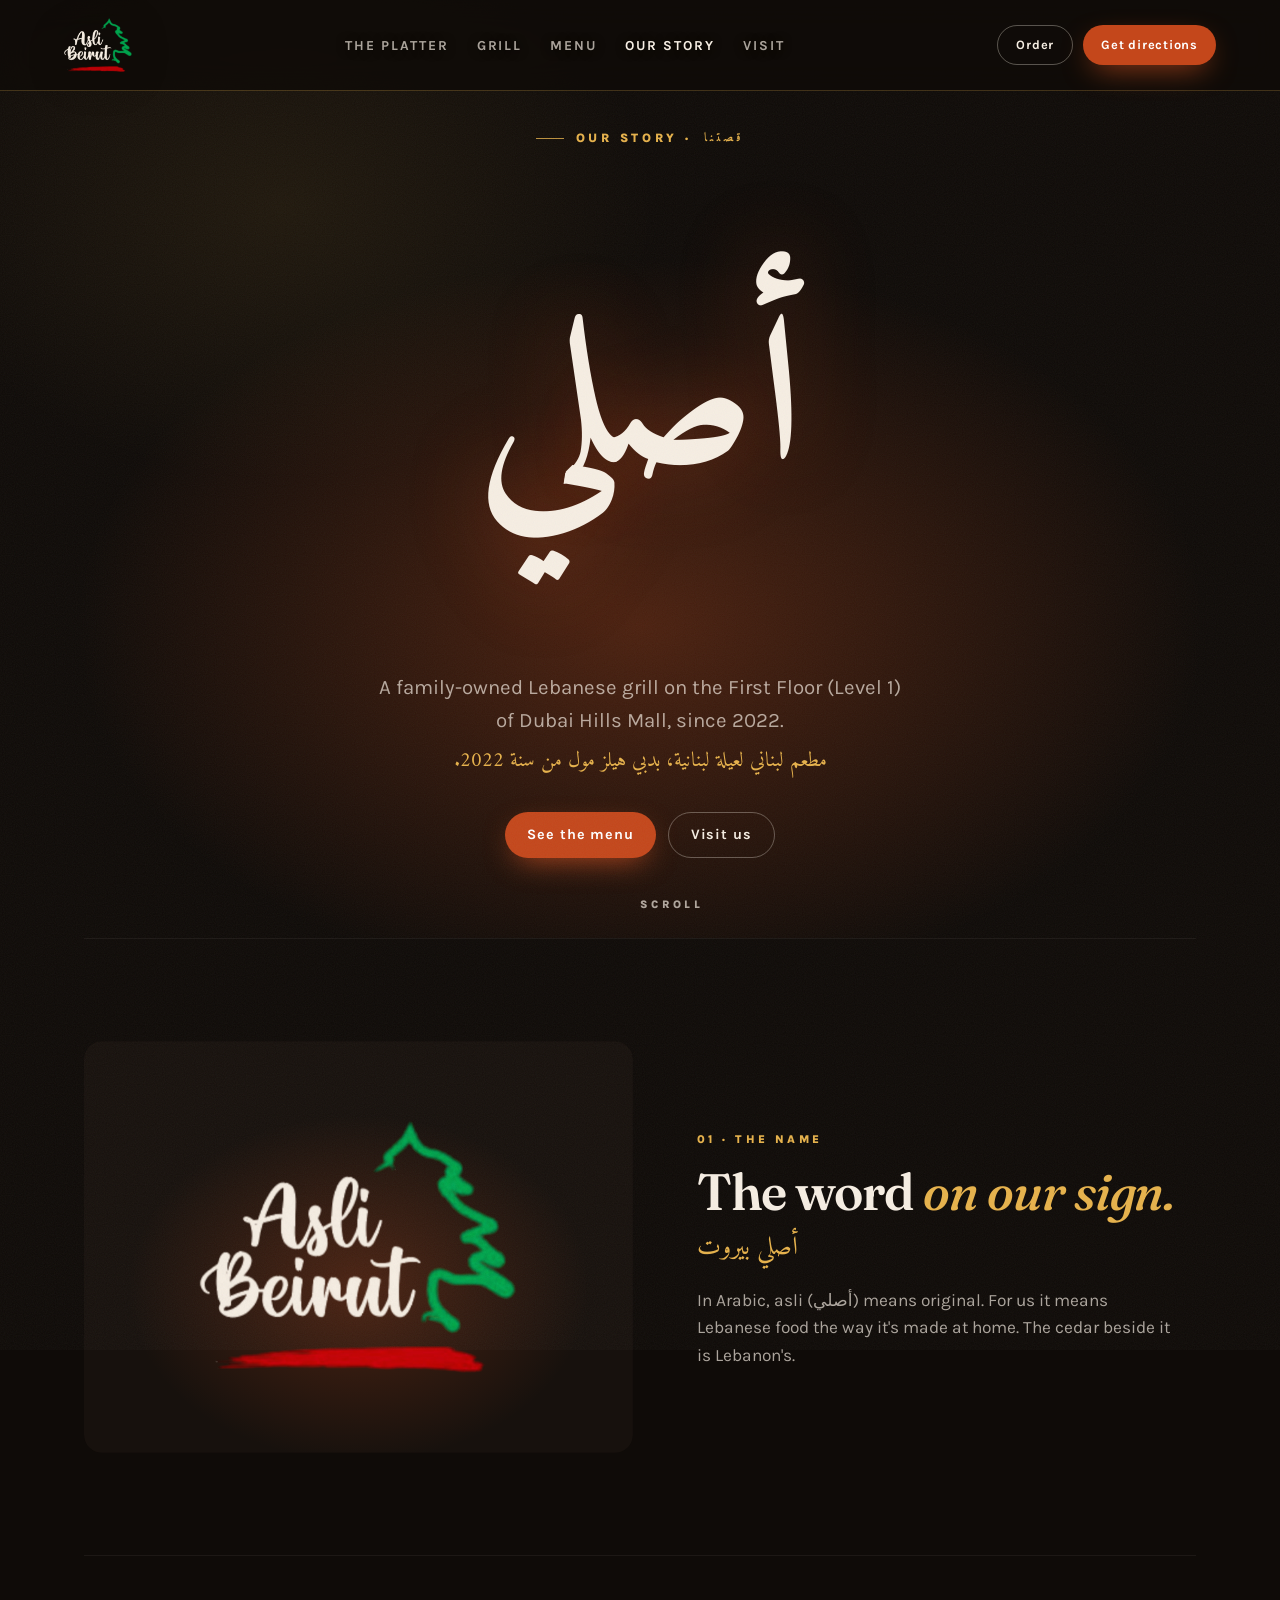
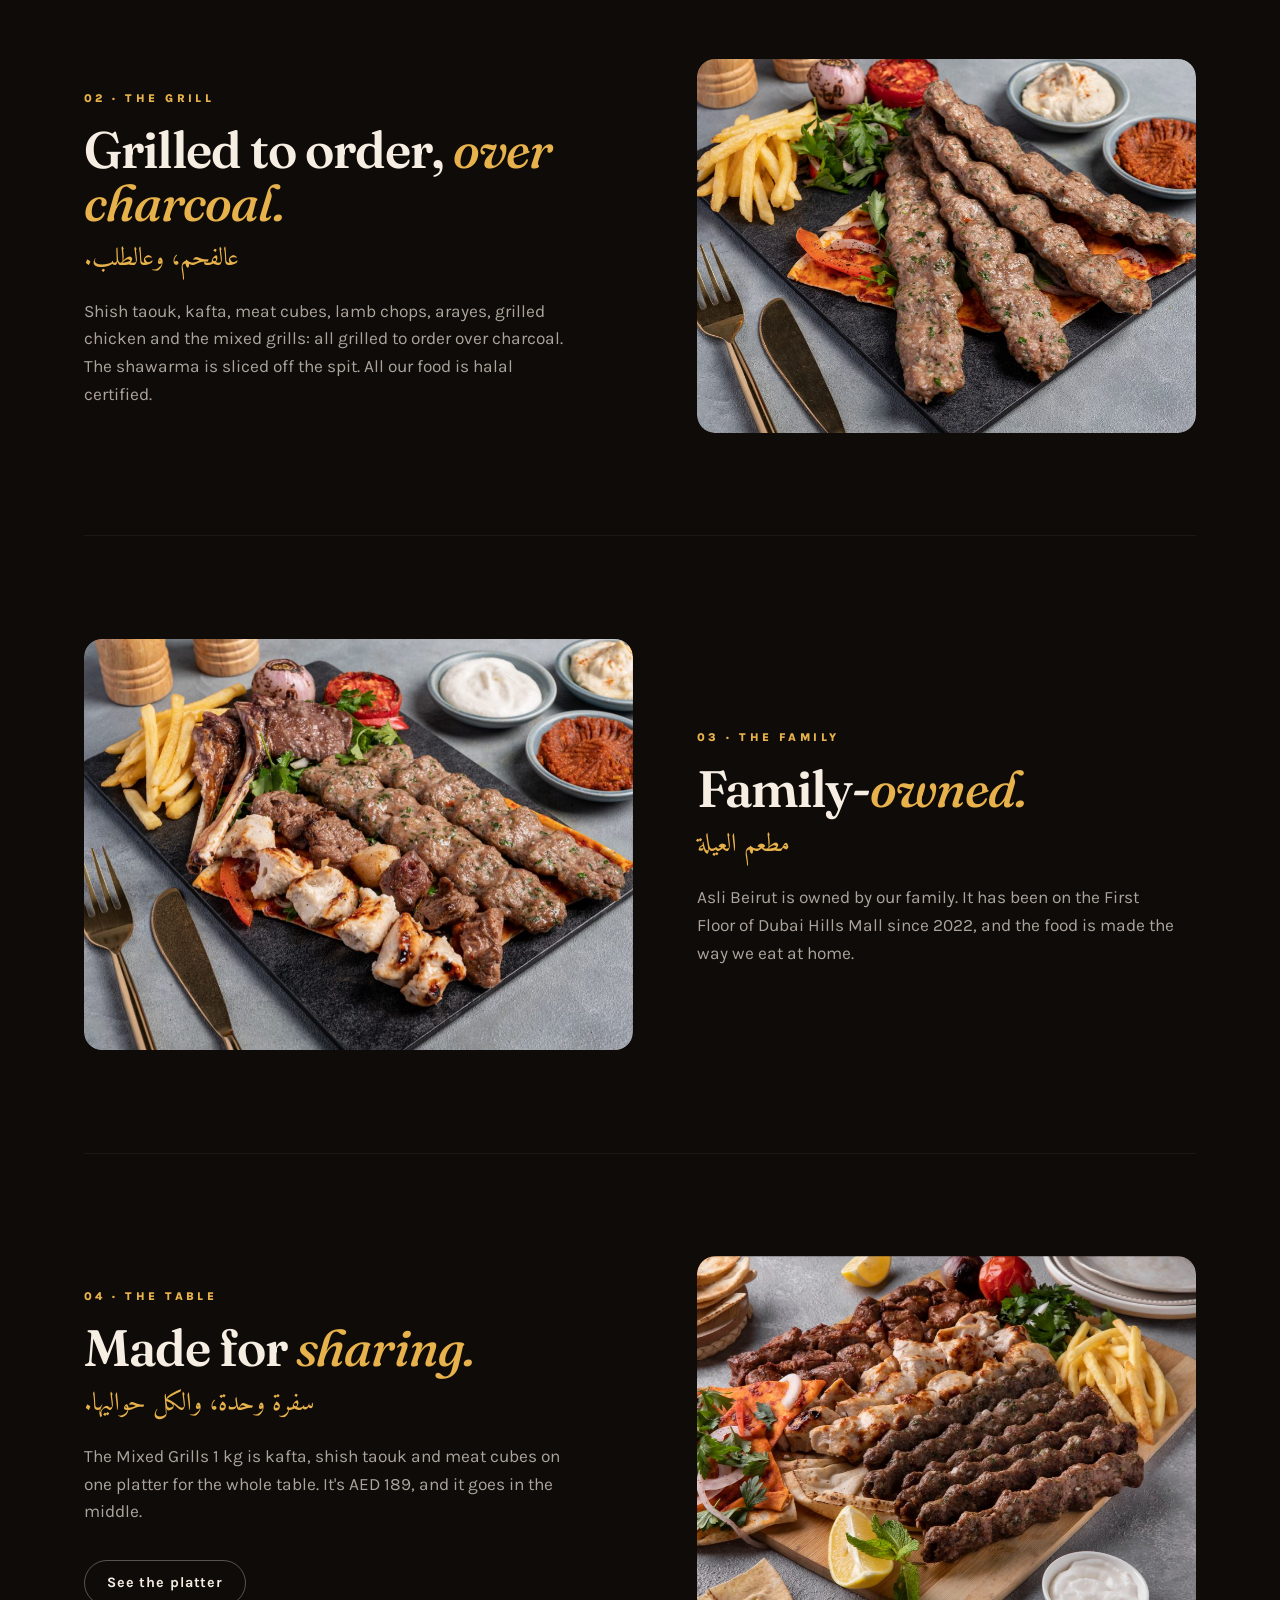
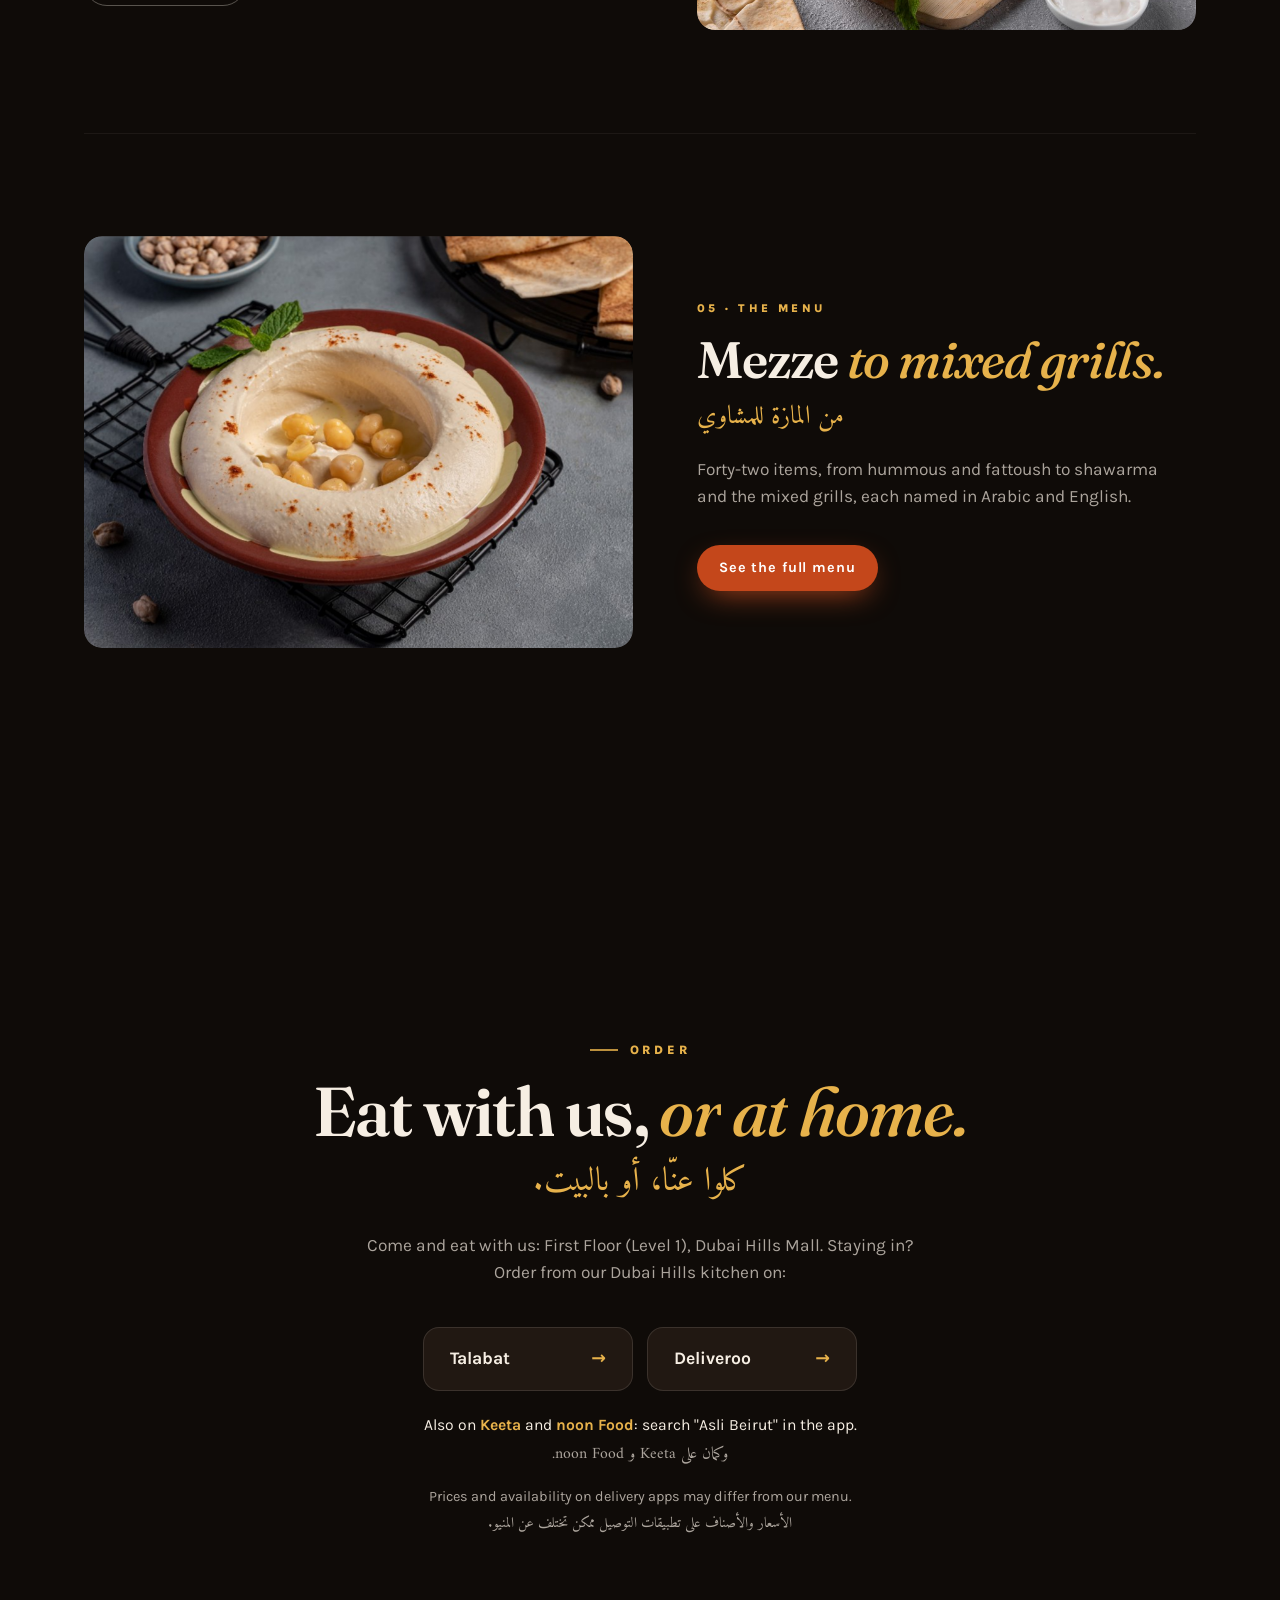
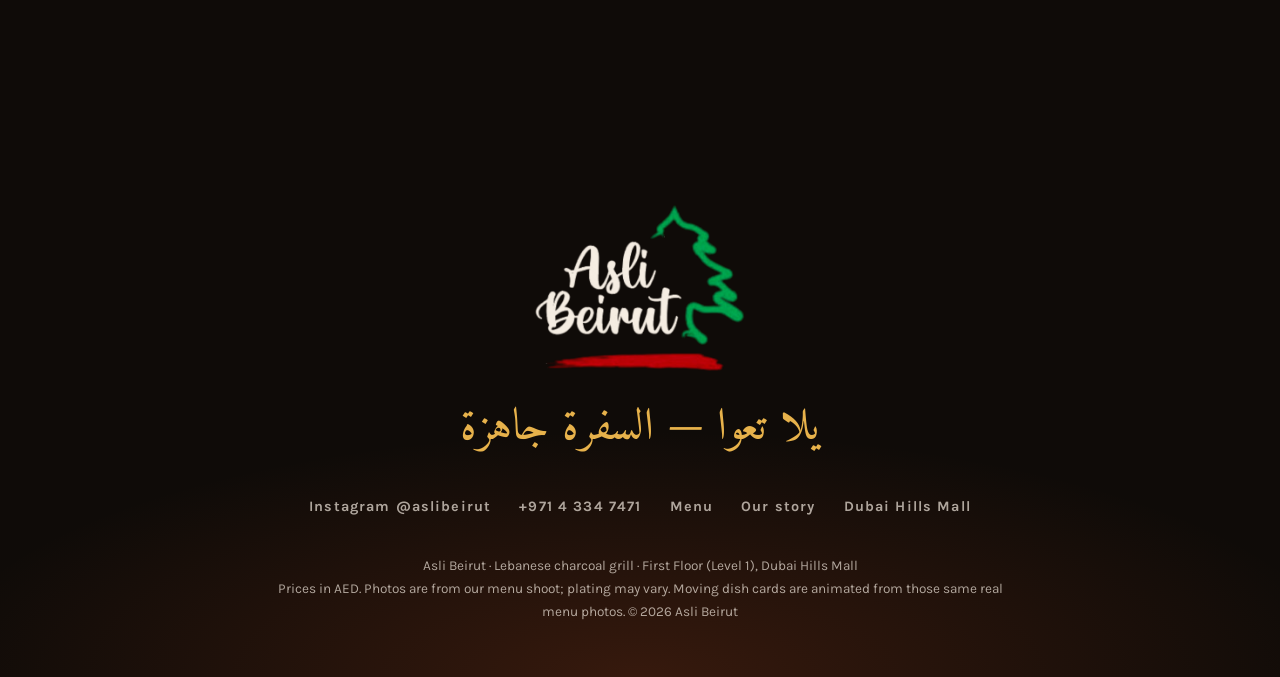
==== commit eb2adedc: "Say family-owned, not family-run Co-Authored-By: Claude Opus 5.5 <noreply@anthropic.com>" ====
--- a/our-story/index.html
+++ b/our-story/index.html
@@ -4,7 +4,7 @@
 <meta charset="utf-8">
 <meta name="viewport" content="width=device-width, initial-scale=1, viewport-fit=cover">
 <title>Our story | Asli Beirut, Dubai Hills Mall</title>
-<meta name="description" content="Asli Beirut is a family-run Lebanese grill on the First Floor (Level 1) of Dubai Hills Mall since 2022. Charcoal grills cooked to order, shawarma and mezze. Halal certified.">
+<meta name="description" content="Asli Beirut is a family-owned Lebanese grill on the First Floor (Level 1) of Dubai Hills Mall since 2022. Charcoal grills cooked to order, shawarma and mezze. Halal certified.">
 <!-- PREVIEW BUILD — not approved for publishing (Gate 2). -->
 <meta name="robots" content="noindex, nofollow">
 <meta name="theme-color" content="#0f0b08">
@@ -43,8 +43,8 @@
     <div class="phero__inner">
       <span class="eyebrow phero__eyebrow">Our story · <span lang="ar" dir="rtl">قصتنا</span></span>
       <h1 class="phero__word" id="story-h" lang="ar" dir="rtl">أصلي</h1>
-      <p class="phero__lede">A family-run Lebanese grill on the First Floor (Level 1) of Dubai Hills Mall, since 2022.
-        <span lang="ar" dir="rtl">مطعم لبناني عائلي بدبي هيلز مول، من سنة <bdi dir="ltr">2022</bdi>.</span></p>
+      <p class="phero__lede">A family-owned Lebanese grill on the First Floor (Level 1) of Dubai Hills Mall, since 2022.
+        <span lang="ar" dir="rtl">مطعم لبناني لعيلة لبنانية، بدبي هيلز مول من سنة <bdi dir="ltr">2022</bdi>.</span></p>
       <div class="ctas"><a class="btn btn--fire" href="../index.html#menu">See the menu</a><a class="btn btn--ghost" href="../dubai-hills/index.html">Visit us</a></div>
     </div>
     <span class="phero__scroll" aria-hidden="true">SCROLL</span>
@@ -83,9 +83,9 @@
         </div>
         <div>
           <span class="chapter__num rv">03 · THE FAMILY</span>
-          <h2 class="rv rv-d1">A family <em>kitchen.</em></h2>
-          <span class="h2-ar rv rv-d1" lang="ar" dir="rtl">مطبخ العيلة</span>
-          <p class="rv rv-d2">Asli Beirut is run by our family. We've been cooking on the First Floor of Dubai Hills Mall since 2022, and we still cook the way we eat at home.</p>
+          <h2 class="rv rv-d1">Family-<em>owned.</em></h2>
+          <span class="h2-ar rv rv-d1" lang="ar" dir="rtl">مطعم العيلة</span>
+          <p class="rv rv-d2">Asli Beirut is owned by our family. It has been on the First Floor of Dubai Hills Mall since 2022, and the food is made the way we eat at home.</p>
         </div>
       </div>
 
